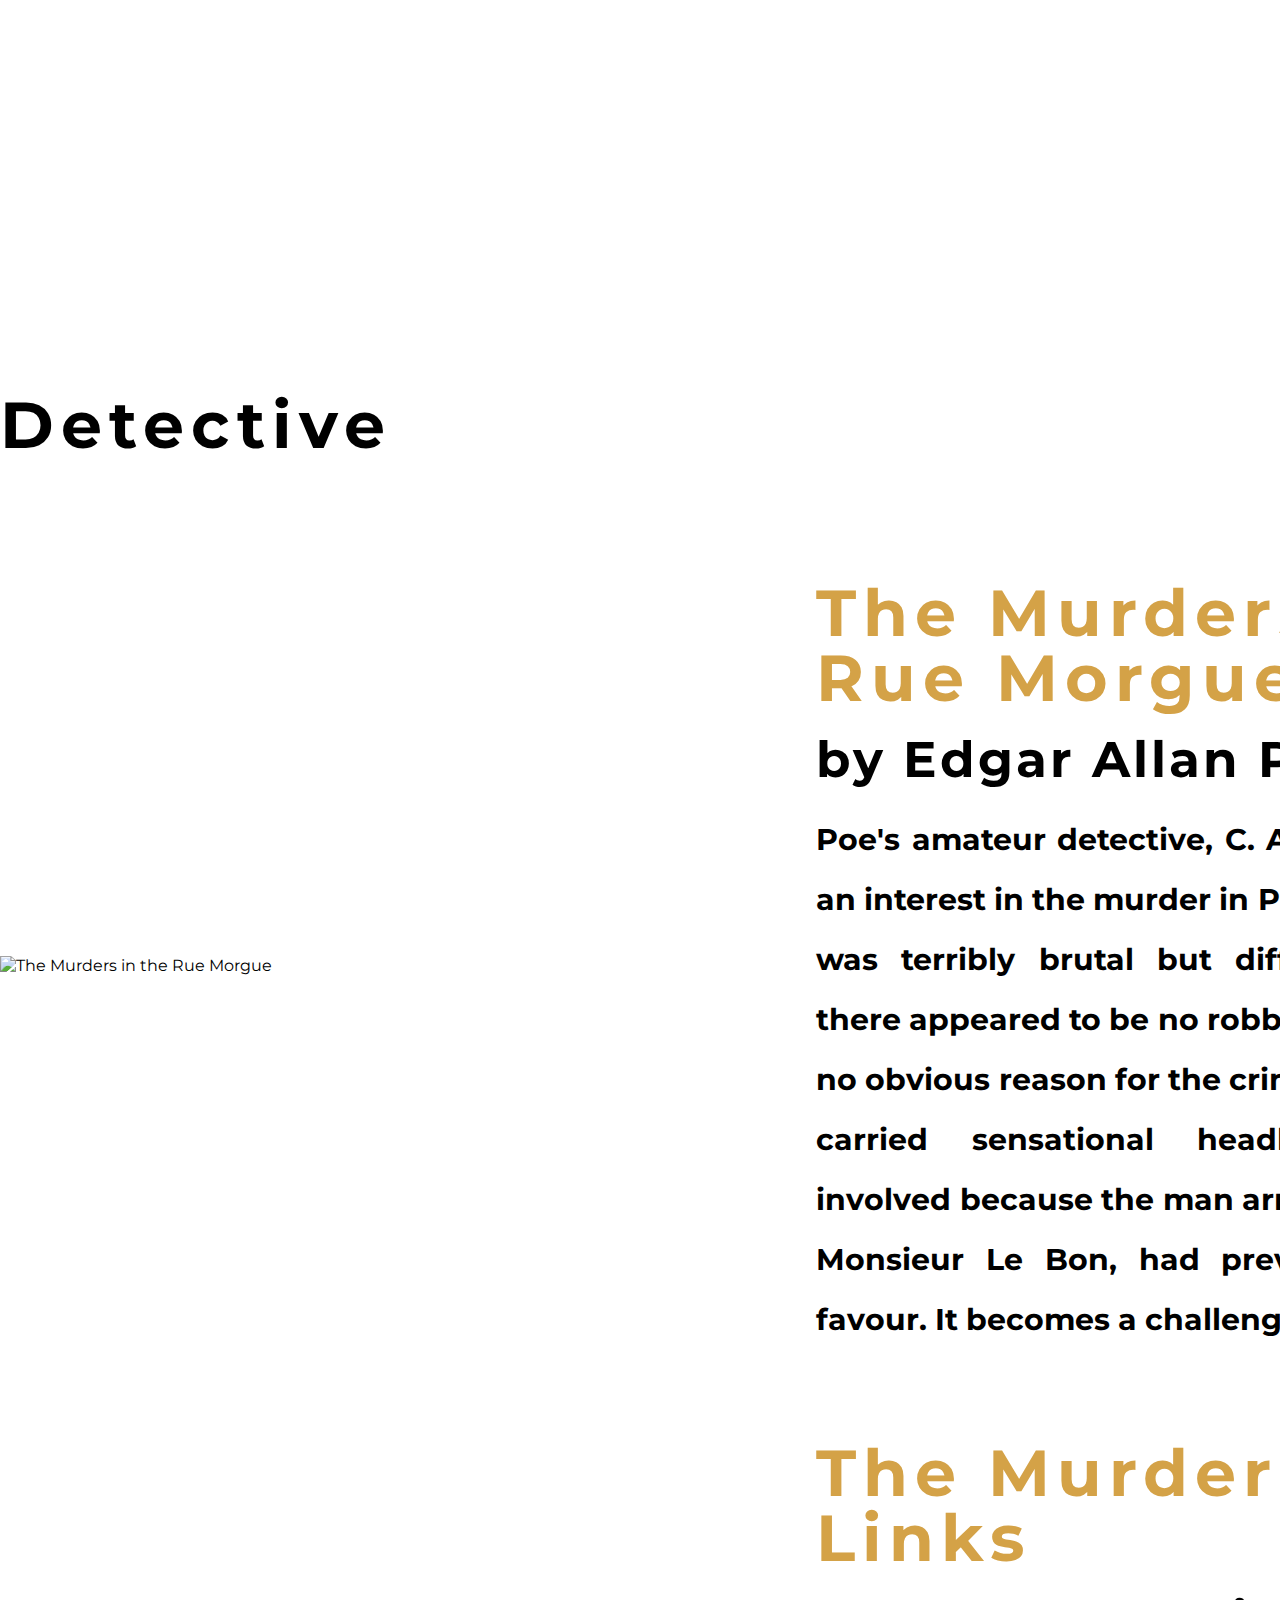
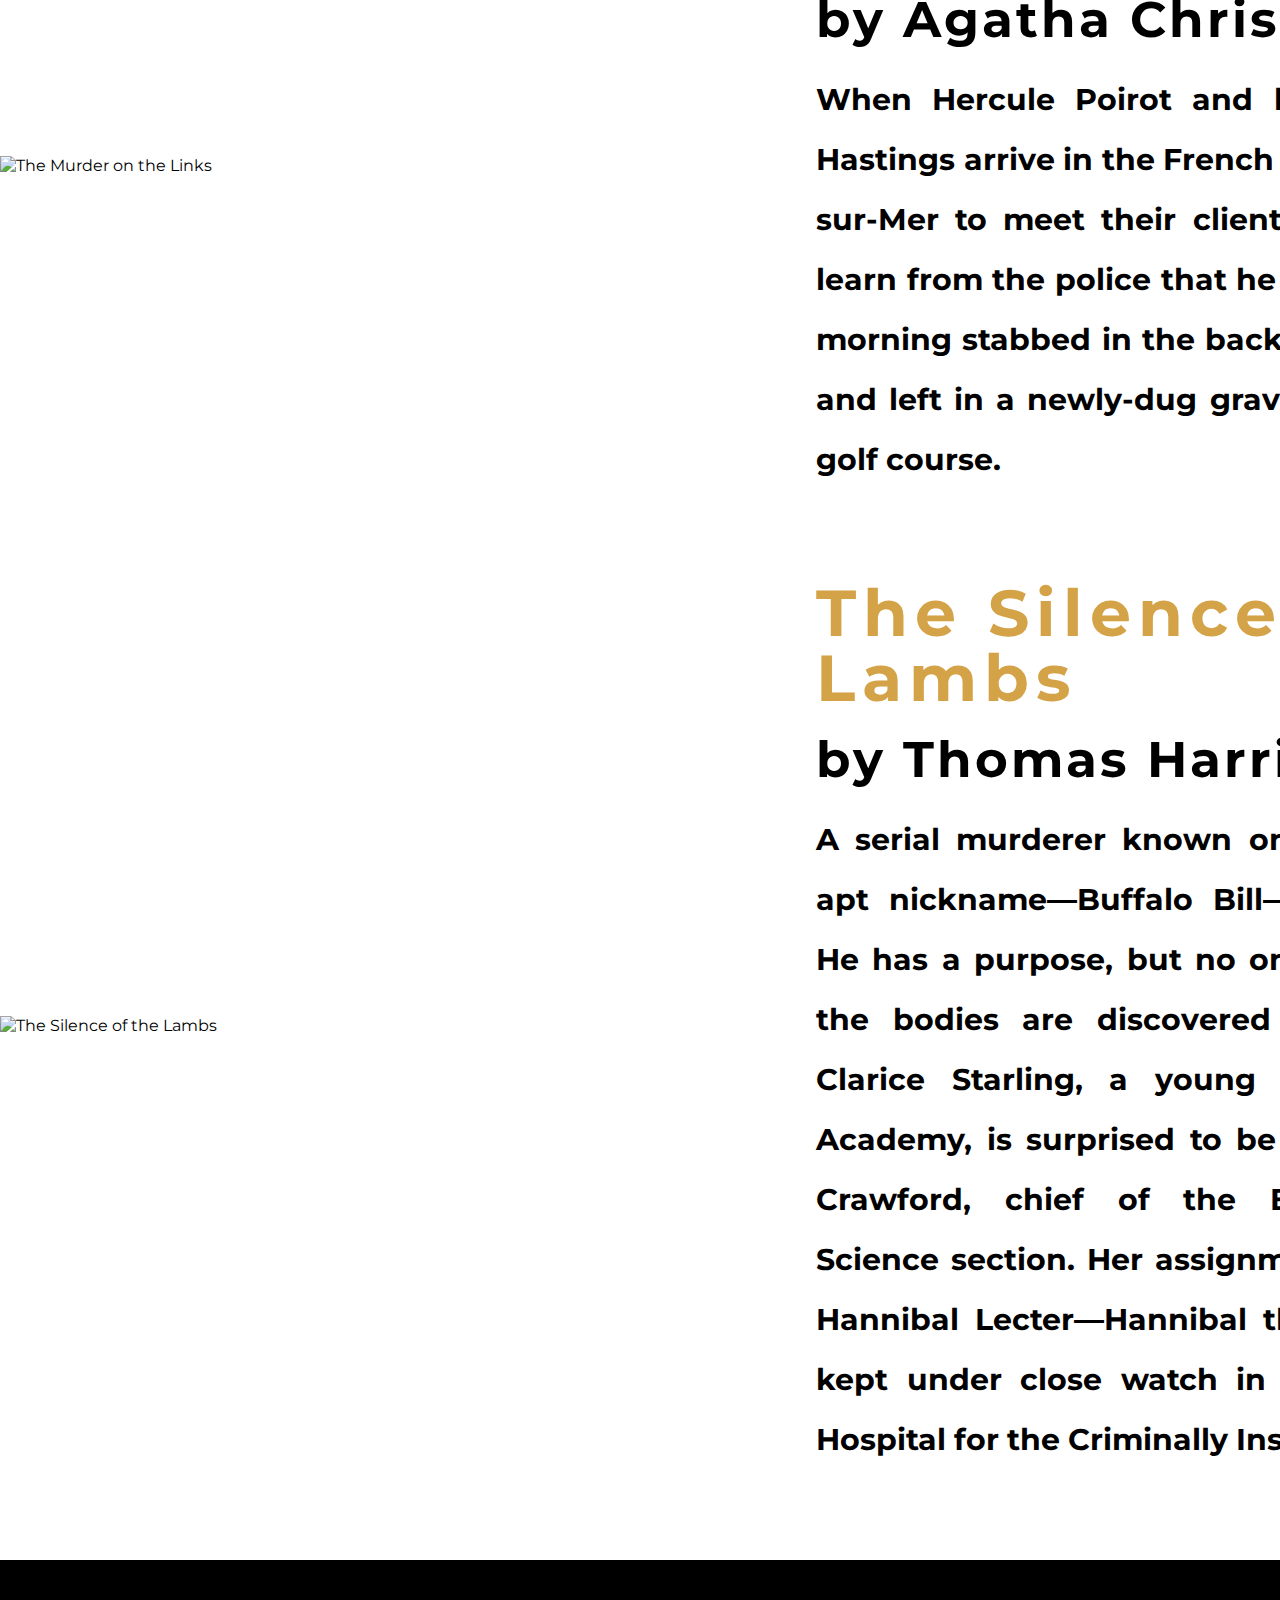
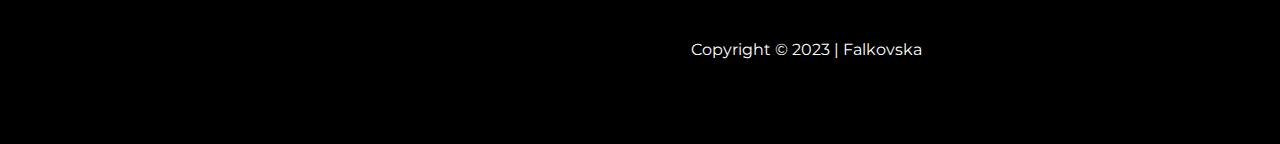
==== detective.html @ f1cfe63e "Add files via upload" ====
<!DOCTYPE html>
<html lang="en">
<head>
    <meta charset="UTF-8">
    <meta http-equiv="X-UA-Compatible" content="IE=edge">
    <meta name="viewport" content="width=device-width, initial-scale=1.0">
    <title>Readopolis</title>
    <link rel="preconnect" href="https://fonts.googleapis.com">
    <link rel="preconnect" href="https://fonts.gstatic.com" crossorigin>
    <link href="https://fonts.googleapis.com/css2?family=Montserrat:wght@300&display=swap" rel="stylesheet">
    <link rel="stylesheet" href="novel.css">
    <style>
        html {
            scroll-behavior: smooth; /* повільно переходити з елемента на елемент */
        }
    </style>
</head>
<body>
    <header id="header" class="header">
        <div class="container">
            <div class="nav">
                <h1 class="header_title">
                    <a href="#">
                        READOPOLIS
                    </a>
                </h1>
                <nav class="menu">
                    <a href="shop.html" class="btn">
                        Shop
                    </a>
                    <ul>
                        <li>
                            <a href="index.html">
                                Home
                            </a>
                        <li> <a> | </a> </li>
                            <a href="novel.html">
                                Novel
                            </a>
                        </li>
                        <li> <a> | </a> </li>
                            <a href="horror.html">
                                Horror fiction
                            </a>
                        </li>
                        <li> <a> | </a> </li>
                            <a href="detective.html">
                                Detective
                            </a>
                        </li>
                    </ul>
                </nav>
            </div>
        </div>
    </header>

    <section id="horror" class="horror">
        <div class="container">
            <h1>Detective</h1>
        </div>
    </section>

    <section id="book1" class="book1">
        <div class="container">
            <div class="description">
                <div class="image">
                    <img src="img/img7.jpg" alt="The Murders in the Rue Morgue">
                </div>
                <div class="text">
                    <h1>The Murders in the Rue Morgue</h1>
                    <h2>by Edgar Allan Poe</h2>
                    <h3>Poe's amateur detective, C. Auguste Dupin, takes an interest in the murder in Paris of two women. It was terribly brutal but difficult to categorize; there appeared to be no robbery or sexual assault, no obvious reason for the crimes. The newspapers carried sensational headlines. Dupin gets involved because the man arrested for the crimes, Monsieur Le Bon, had previously done him a favour. It becomes a challenge to Dupin.</h3>
                </div>
            </div>
        </div>
    </section>

    <section id="book1" class="book1">
        <div class="container">
            <div class="description">
                <div class="image">
                    <img src="img/img8.jpg" alt="The Murder on the Links">
                </div>
                <div class="text">
                    <h1>The Murder on the Links</h1>
                    <h2>by Agatha Christie</h2>
                    <h3>When Hercule Poirot and his associate Arthur Hastings arrive in the French village of Merlinville-sur-Mer to meet their client Paul Renauld, they learn from the police that he has been found that morning stabbed in the back with a letter opener and left in a newly-dug grave adjacent to a local golf course.</h3>
                </div>
            </div>
        </div>
    </section>

    <section id="book1" class="book1">
        <div class="container">
            <div class="description">
                <div class="image">
                    <img src="img/img9.jpg" alt="The Silence of the Lambs">
                </div>
                <div class="text">
                    <h1>The Silence of the Lambs</h1>
                    <h2>by Thomas Harris</h2>
                    <h3>A serial murderer known only by a grotesquely apt nickname—Buffalo Bill—is stalking women. He has a purpose, but no one can fathom it, for the bodies are discovered in different states. Clarice Starling, a young trainee at the FBI Academy, is surprised to be summoned by Jack Crawford, chief of the Bureau's Behavioral Science section. Her assignment: to interview Dr. Hannibal Lecter—Hannibal the Cannibal—who is kept under close watch in the Baltimore State Hospital for the Criminally Insane.</h3>
                </div>
            </div>
        </div>
    </section>

    <footer id="footer" class="footer">
        <div class="container">
            <span>Copyright © 2023 | Falkovska</span>
        </div>
    </footer>
</body>
</html>
---- novel.css ----
* { /* для всіх елементів сторінки */
    padding: 0;
    margin: 0;
    font-family: 'Montserrat';
    font-size: 16px;
    box-sizing: border-box;
    text-decoration: none;   
}

.nav { /* редагування розміщення heading */
    display: flex;
    height: 35vh;
    flex-direction: column;
    justify-content: end;
    padding-bottom: 124px;
}

h1, h2 { /* відсутність відступів у заголовків за замовчуванням */
    padding: 0;
    margin: 0;
}

ul, li { /* розташування списків */
    display: flex;
    align-items: center;
}

.container { /* задання початкової ширини контейнера */
    width: 1612px;
    margin: 0 auto; /* позиціонування по центру */
}

.header { /* редагування вигляду header */
    background: url('../Readopolis/img/main_ph.jpg') center no-repeat; /* встановлення зображення */
    background-size: cover; 
    height: 30vh; 
}

.header a { /* встановлення стилю */
    color: white;
}

.header_title a { /* встановлення стилю для логотипа */
    font-size: 70px;  
    letter-spacing: 7px;
}

.menu { /* редагування вигляду головної панелі */
    margin-top: 35px;
    display: flex; /* розташування на одному рівні */
    justify-content: space-between; /* відстань між */
}

.menu a { /* редагування вигляду тегів */
    font-size: 35px;
    letter-spacing: 2px;
}

.btn { /* програмування кнопки */
    padding: 18px;
    border: 2px solid white;
    font-size: 30px;
    line-height: px;
}

.btn:hover { /* зміна вигляду кнопки при наведенні, псевдоклас */
    background-color: white;
    color: black;
    transition: .4s ease;
}

.novels { /* редагування вигляду блоку */
    padding-top: 10vh;
    flex-direction: column;
    justify-content: end;
    padding-bottom: 10vh;
}

.horror { /* редагування вигляду блоку */
    padding-top: 10vh;
    flex-direction: column;
    justify-content: end;
    padding-bottom: 10vh;
}

.detective {
    padding-top: 10vh;
    flex-direction: column;
    justify-content: end;
    padding-bottom: 10vh;
}

.image {
    flex: 1;
    margin-right: 20px;
    width: 100px;
}

.text {
    flex: 1;
}

.book1 h1 {
    font-size: 65px; 
    letter-spacing: 7px; 
    line-height: 2em;
}

.description {
    display: flex;
    align-items: center;
    padding-bottom: 10vh;
}

.horror h1 {
    font-size: 65px; 
    letter-spacing: 7px; 
    line-height: 2em;
}

.novels h1 {
    font-size: 65px; 
    letter-spacing: 7px; 
    line-height: 2em;
}

.detective h1 {
    font-size: 65px; 
    letter-spacing: 7px; 
    line-height: 2em;
}

.text h1 { /* редагування вигляду заголовка */
    font-size: 65px; 
    letter-spacing: 7px; 
    line-height: 1em;
    color: #d4a247;
}

.text h2 { /* редагування вигляду заголовка */
    font-size: 50px; 
    letter-spacing: 3px; 
    line-height: 2em;
}

.text h3 { /* редагування вигляду тексту */
    font-size: 30px; 
    text-align: justify;
    justify-content: end;
    line-height: 2em;
}

.footer { /* створення вигляду footer */
    background-color: black;
    height: 184px;
    width: 100%;
    text-align: center;
    color: white;
    padding-top: 80px;
}
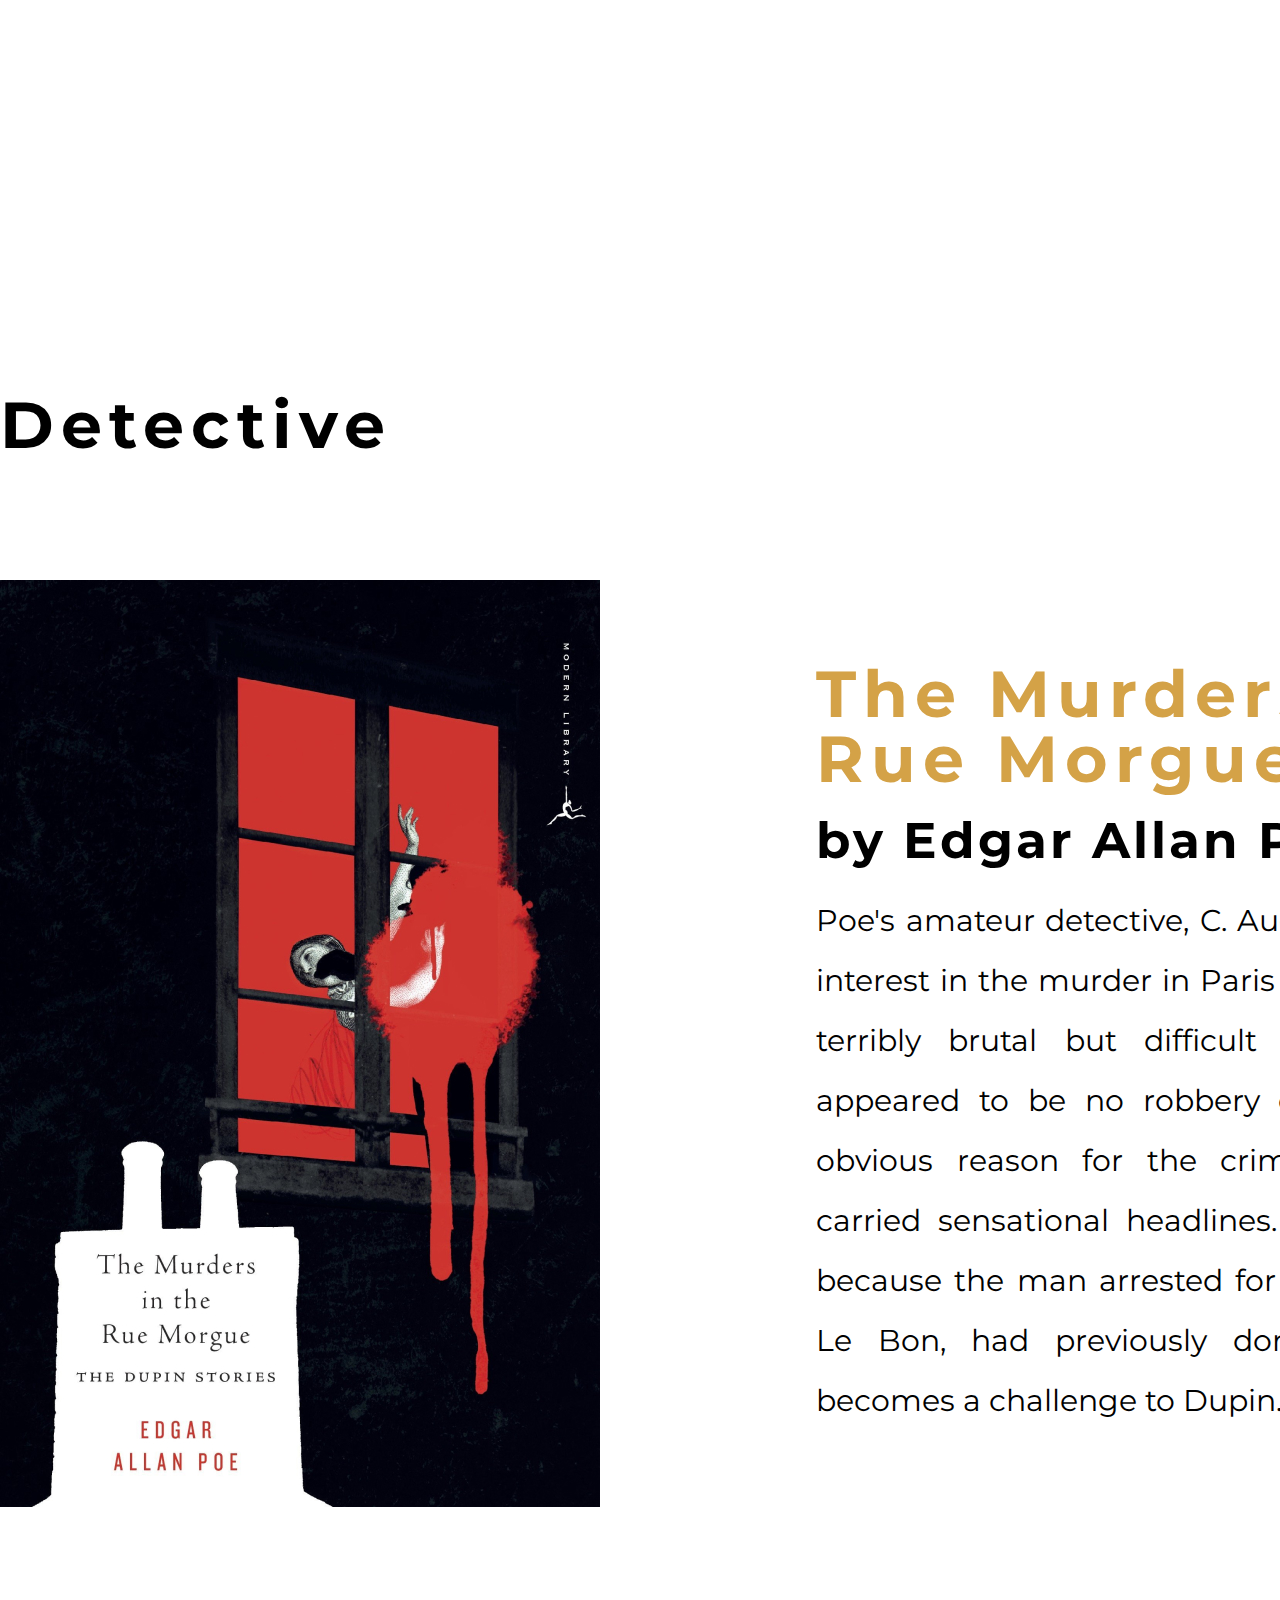
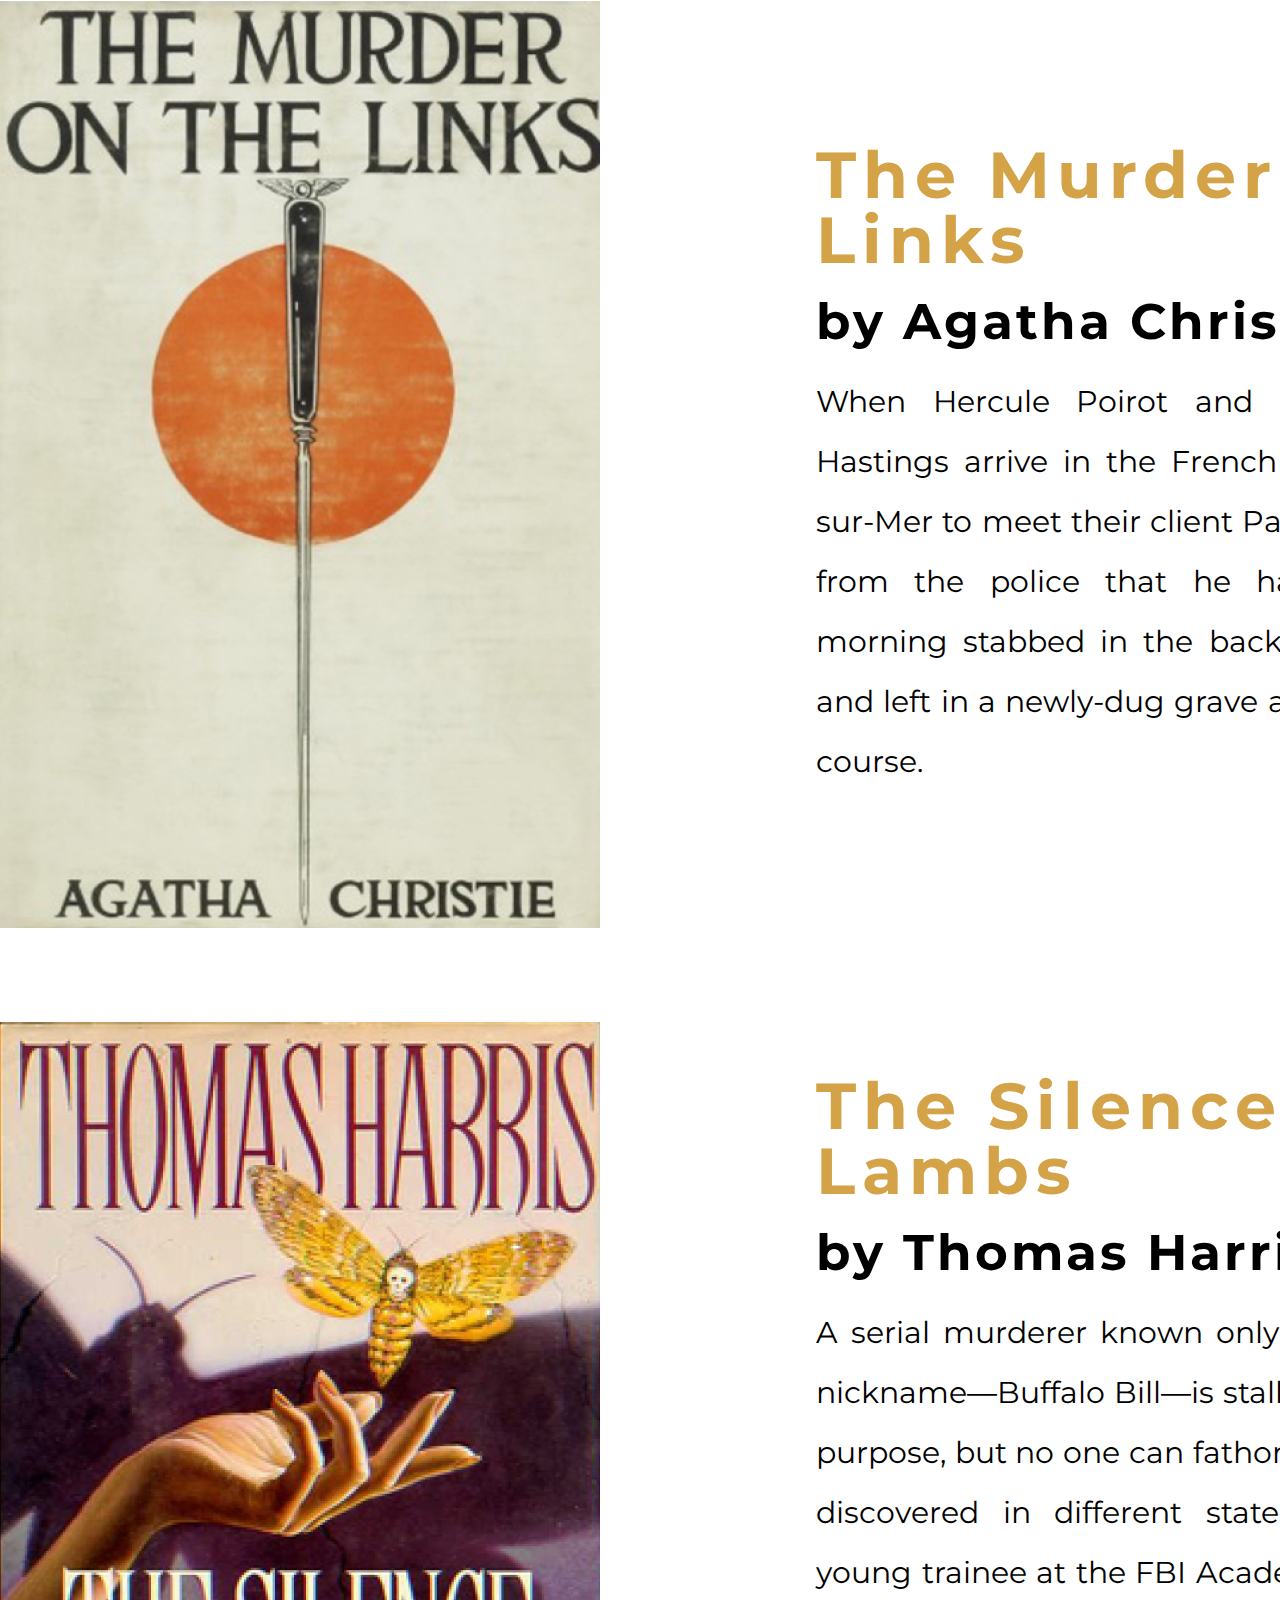
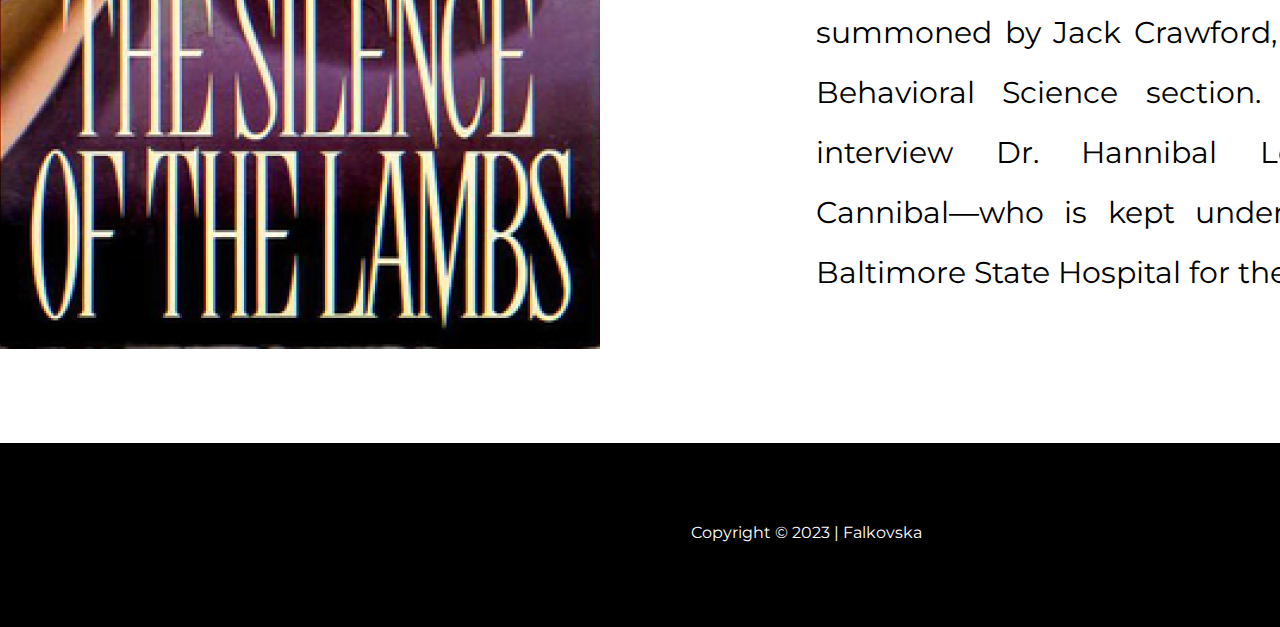
==== commit 492b1b89: "Add files via upload" ====
--- a/detective.html
+++ b/detective.html
@@ -69,7 +69,7 @@
                 <div class="text">
                     <h1>The Murders in the Rue Morgue</h1>
                     <h2>by Edgar Allan Poe</h2>
-                    <h3>Poe's amateur detective, C. Auguste Dupin, takes an interest in the murder in Paris of two women. It was terribly brutal but difficult to categorize; there appeared to be no robbery or sexual assault, no obvious reason for the crimes. The newspapers carried sensational headlines. Dupin gets involved because the man arrested for the crimes, Monsieur Le Bon, had previously done him a favour. It becomes a challenge to Dupin.</h3>
+                    <p>Poe's amateur detective, C. Auguste Dupin, takes an interest in the murder in Paris of two women. It was terribly brutal but difficult to categorize; there appeared to be no robbery or sexual assault, no obvious reason for the crimes. The newspapers carried sensational headlines. Dupin gets involved because the man arrested for the crimes, Monsieur Le Bon, had previously done him a favour. It becomes a challenge to Dupin.</p>
                 </div>
             </div>
         </div>
@@ -84,7 +84,7 @@
                 <div class="text">
                     <h1>The Murder on the Links</h1>
                     <h2>by Agatha Christie</h2>
-                    <h3>When Hercule Poirot and his associate Arthur Hastings arrive in the French village of Merlinville-sur-Mer to meet their client Paul Renauld, they learn from the police that he has been found that morning stabbed in the back with a letter opener and left in a newly-dug grave adjacent to a local golf course.</h3>
+                    <p>When Hercule Poirot and his associate Arthur Hastings arrive in the French village of Merlinville-sur-Mer to meet their client Paul Renauld, they learn from the police that he has been found that morning stabbed in the back with a letter opener and left in a newly-dug grave adjacent to a local golf course.</p>
                 </div>
             </div>
         </div>
@@ -99,7 +99,7 @@
                 <div class="text">
                     <h1>The Silence of the Lambs</h1>
                     <h2>by Thomas Harris</h2>
-                    <h3>A serial murderer known only by a grotesquely apt nickname—Buffalo Bill—is stalking women. He has a purpose, but no one can fathom it, for the bodies are discovered in different states. Clarice Starling, a young trainee at the FBI Academy, is surprised to be summoned by Jack Crawford, chief of the Bureau's Behavioral Science section. Her assignment: to interview Dr. Hannibal Lecter—Hannibal the Cannibal—who is kept under close watch in the Baltimore State Hospital for the Criminally Insane.</h3>
+                    <p>A serial murderer known only by a grotesquely apt nickname—Buffalo Bill—is stalking women. He has a purpose, but no one can fathom it, for the bodies are discovered in different states. Clarice Starling, a young trainee at the FBI Academy, is surprised to be summoned by Jack Crawford, chief of the Bureau's Behavioral Science section. Her assignment: to interview Dr. Hannibal Lecter—Hannibal the Cannibal—who is kept under close watch in the Baltimore State Hospital for the Criminally Insane.</p>
                 </div>
             </div>
         </div>
--- a/novel.css
+++ b/novel.css
@@ -143,7 +143,7 @@
     line-height: 2em;
 }
 
-.text h3 { /* редагування вигляду тексту */
+.text p { /* редагування вигляду тексту */
     font-size: 30px; 
     text-align: justify;
     justify-content: end;
